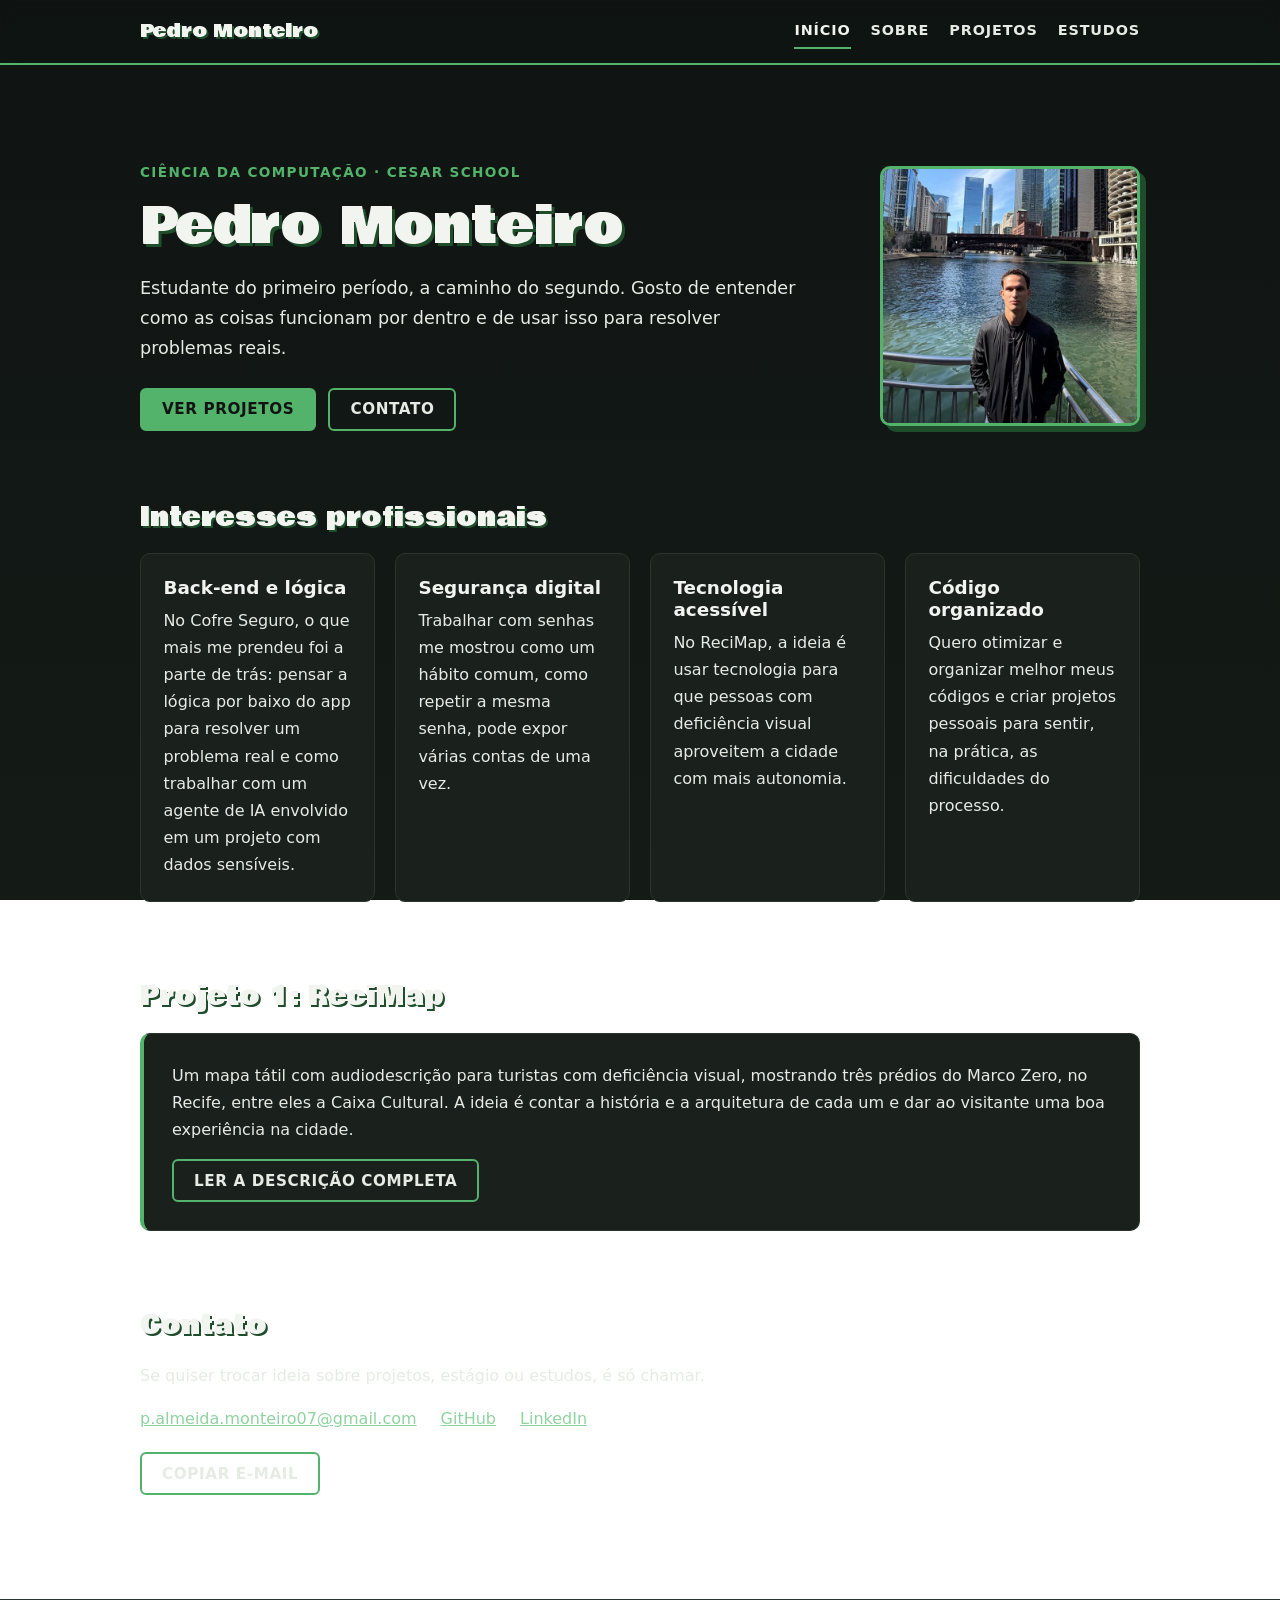
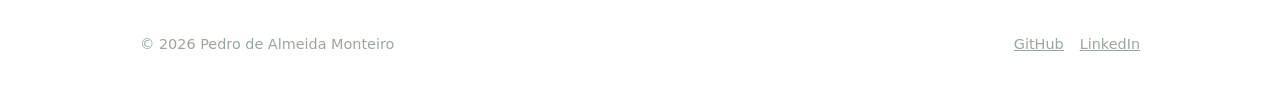
==== index.html @ bef31efb "Add files via upload" ====
<!DOCTYPE html>
<html lang="pt-BR">
<head>
  <meta charset="UTF-8">
  <meta name="viewport" content="width=device-width, initial-scale=1.0">
  <meta name="description" content="Portfólio de Pedro Monteiro, estudante de Ciência da Computação na CESAR School.">
  <title>Pedro Monteiro | Portfólio</title>
  <link rel="preconnect" href="https://fonts.googleapis.com">
  <link rel="preconnect" href="https://fonts.gstatic.com" crossorigin>
  <link href="https://fonts.googleapis.com/css2?family=Bowlby+One&display=swap" rel="stylesheet">
  <link rel="stylesheet" href="css/style.css">
  <script src="js/script.js" defer></script>
</head>
<body>
  <a class="pular" href="#conteudo">Pular para o conteúdo</a>

  <header class="cabecalho">
    <div class="container">
      <a class="marca" href="index.html">Pedro Monteiro</a>
      <nav aria-label="Principal">
        <ul class="menu">
          <li><a href="index.html" aria-current="page">Início</a></li>
          <li><a href="sobre.html">Sobre</a></li>
          <li><a href="projetos.html">Projetos</a></li>
          <li><a href="estudos.html">Estudos</a></li>
        </ul>
      </nav>
    </div>
  </header>

  <main id="conteudo">
    <div class="container">

      <section class="hero">
        <div class="hero-texto">
          <p class="eyebrow">Ciência da Computação · CESAR School</p>
          <h1>Pedro Monteiro</h1>
          <p class="lead">Estudante do primeiro período, a caminho do segundo. Gosto de entender como as coisas funcionam por dentro e de usar isso para resolver problemas reais.</p>
          <div class="acoes">
            <a class="botao" href="projetos.html">Ver projetos</a>
            <a class="botao botao--vazado" href="#contato">Contato</a>
          </div>
        </div>

        <img class="foto" src="img/pedro.jpg" alt="Pedro Monteiro de jaqueta preta, em frente a um rio cercado de prédios altos" width="280" height="280">
      </section>

      <section class="secao" aria-labelledby="titulo-interesses">
        <h2 id="titulo-interesses">Interesses profissionais</h2>
        <div class="grade">
          <article class="cartao">
            <h3>Back-end e lógica</h3>
            <p>No Cofre Seguro, o que mais me prendeu foi a parte de trás: pensar a lógica por baixo do app para resolver um problema real e como trabalhar com um agente de IA envolvido em um projeto com dados sensíveis.</p>
          </article>
          <article class="cartao">
            <h3>Segurança digital</h3>
            <p>Trabalhar com senhas me mostrou como um hábito comum, como repetir a mesma senha, pode expor várias contas de uma vez.</p>
          </article>
          <article class="cartao">
            <h3>Tecnologia acessível</h3>
            <p>No ReciMap, a ideia é usar tecnologia para que pessoas com deficiência visual aproveitem a cidade com mais autonomia.</p>
          </article>
          <article class="cartao">
            <h3>Código organizado</h3>
            <p>Quero otimizar e organizar melhor meus códigos e criar projetos pessoais para sentir, na prática, as dificuldades do processo.</p>
          </article>
        </div>
      </section>

      <section class="secao" aria-labelledby="titulo-projeto1">
        <h2 id="titulo-projeto1">Projeto 1: ReciMap</h2>
        <div class="painel">
          <p>Um mapa tátil com audiodescrição para turistas com deficiência visual, mostrando três prédios do Marco Zero, no Recife, entre eles a Caixa Cultural. A ideia é contar a história e a arquitetura de cada um e dar ao visitante uma boa experiência na cidade.</p>
          <p><a class="botao botao--vazado" href="projetos.html#recimap">Ler a descrição completa</a></p>
        </div>
      </section>

      <section class="secao" id="contato" aria-labelledby="titulo-contato">
        <h2 id="titulo-contato">Contato</h2>
        <p>Se quiser trocar ideia sobre projetos, estágio ou estudos, é só chamar.</p>
        <ul class="contato-lista">
          <li><a href="mailto:p.almeida.monteiro07@gmail.com">p.almeida.monteiro07@gmail.com</a></li>
          <li><a href="https://github.com/PedroALMonteiro" target="_blank" rel="noopener noreferrer">GitHub</a></li>
          <li><a href="https://www.linkedin.com/in/pedro-monteiro-85697943b" target="_blank" rel="noopener noreferrer">LinkedIn</a></li>
        </ul>
        <p>
          <button class="botao botao--vazado" type="button" id="copiar-email" data-email="p.almeida.monteiro07@gmail.com">Copiar e-mail</button>
          <span id="aviso-copia" role="status"></span>
        </p>
      </section>

    </div>
  </main>

  <footer class="rodape">
    <div class="container">
      <p>&copy; <span id="ano">2026</span> Pedro de Almeida Monteiro</p>
      <ul class="rodape-links">
        <li><a href="https://github.com/PedroALMonteiro" target="_blank" rel="noopener noreferrer">GitHub</a></li>
        <li><a href="https://www.linkedin.com/in/pedro-monteiro-85697943b" target="_blank" rel="noopener noreferrer">LinkedIn</a></li>
      </ul>
    </div>
  </footer>
</body>
</html>
---- css/style.css ----
:root {
  --fundo: #0f1412;
  --fundo-2: #141b17;
  --superficie: #1a211d;
  --borda: #2a352e;
  --texto: #e6ebe4;
  --texto-suave: #9aa79d;
  --titulo: #f2f4ef;
  --link: #8fd3a0;
  --verde: #54b36b;        
  --verde-escuro: #1f4d2c; 
  --raio: 10px;
  --fonte-titulo: "Bowlby One", Impact, "Arial Black", sans-serif;
  --fonte-texto: system-ui, -apple-system, "Segoe UI", Roboto, Arial, sans-serif;
}

*,
*::before,
*::after {
  box-sizing: border-box;
}

[hidden] {
  display: none !important;
}

html {
  scroll-behavior: smooth;
}

[id] {
  scroll-margin-top: 5rem;
}

body {
  margin: 0;
  min-height: 100vh;
  display: flex;
  flex-direction: column;
  background: linear-gradient(180deg, var(--fundo), var(--fundo-2));
  background-attachment: fixed;
  color: var(--texto);
  font-family: var(--fonte-texto);
  line-height: 1.7;
}

main {
  flex: 1;
}

.container {
  width: min(1000px, calc(100% - 2rem));
  margin-inline: auto;
}

h1,
h2,
h3 {
  line-height: 1.2;
}


h1,
h2 {
  font-family: var(--fonte-titulo);
  font-weight: 400;
  color: var(--titulo);
  text-shadow: 3px 3px 0 var(--verde-escuro);
}

h1 {
  font-size: clamp(2rem, 6vw, 3.2rem);
  margin: 0 0 1rem;
}

h2 {
  font-size: 1.6rem;
  margin: 0 0 1.25rem;
  text-shadow: 2px 2px 0 var(--verde-escuro);
}

h3 {
  font-size: 1.15rem;
  margin: 0 0 0.5rem;
  color: var(--titulo);
}

p {
  margin: 0 0 1rem;
}

a {
  color: var(--link);
}

a:hover {
  color: #c3ebcd;
}

:focus-visible {
  outline: 3px solid var(--ambar);
  outline-offset: 3px;
  border-radius: 4px;
}

/* Link para pular direto ao conteúdo */
.pular {
  position: absolute;
  left: -999px;
  top: 0;
  z-index: 20;
  padding: 0.6rem 1rem;
  background: var(--verde);
  color: var(--fundo);
  font-weight: 700;
  border-radius: 0 0 8px 0;
}

.pular:focus {
  left: 0;
}

.cabecalho {
  position: sticky;
  top: 0;
  z-index: 10;
  background: rgba(15, 20, 18, 0.85);
  backdrop-filter: blur(8px);
  border-bottom: 2px solid var(--verde);
}

.cabecalho .container {
  display: flex;
  flex-wrap: wrap;
  align-items: center;
  justify-content: space-between;
  gap: 0.5rem 1.5rem;
  padding-block: 0.9rem;
}

.marca {
  font-family: var(--fonte-titulo);
  font-size: 1.15rem;
  color: var(--titulo);
  text-decoration: none;
  text-shadow: 2px 2px 0 var(--verde-escuro);
}

.marca:hover {
  color: var(--titulo);
}

.menu {
  display: flex;
  flex-wrap: wrap;
  gap: 0.25rem 1.25rem;
  margin: 0;
  padding: 0;
  list-style: none;
}

.menu a {
  display: inline-block;
  padding: 0.25rem 0;
  color: var(--texto);
  font-size: 0.9rem;
  font-weight: 600;
  letter-spacing: 0.06em;
  text-decoration: none;
  text-transform: uppercase;
  border-bottom: 2px solid transparent;
}

.menu a:hover {
  border-color: var(--verde);
}

.menu a[aria-current="page"] {
  color: var(--titulo);
  border-color: var(--verde);
}

/* ---------- Seções ---------- */

.hero {
  display: flex;
  flex-wrap: wrap;
  align-items: center;
  justify-content: space-between;
  gap: 2rem;
  padding-block: clamp(3rem, 10vw, 6rem) 2rem;
}

.hero-texto {
  flex: 1 1 340px;
}

.foto {
  width: 260px;
  height: 260px;
  object-fit: cover;
  border: 3px solid var(--verde);
  border-radius: var(--raio);
  box-shadow: 6px 6px 0 var(--verde-escuro);
}

.eyebrow {
  margin-bottom: 0.75rem;
  color: var(--verde);
  font-size: 0.85rem;
  font-weight: 700;
  letter-spacing: 0.1em;
  text-transform: uppercase;
}

.lead {
  max-width: 60ch;
  font-size: 1.1rem;
  color: var(--texto);
}

.acoes {
  display: flex;
  flex-wrap: wrap;
  gap: 0.75rem;
  margin-top: 1.5rem;
}

.secao {
  padding-block: 2.5rem;
}

.bloco {
  margin-bottom: 2.5rem;
}

/* ---------- Botões ---------- */

.botao {
  display: inline-block;
  padding: 0.65rem 1.25rem;
  border: 2px solid var(--verde);
  border-radius: 6px;
  background: var(--verde);
  color: var(--fundo);
  font-family: inherit;
  font-size: 0.95rem;
  font-weight: 700;
  letter-spacing: 0.04em;
  line-height: 1.2;
  text-decoration: none;
  text-transform: uppercase;
  cursor: pointer;
}

.botao:hover {
  background: #7acb8f;
  border-color: #7acb8f;
  color: var(--fundo);
}

.botao--vazado {
  background: transparent;
  color: var(--texto);
}

.botao--vazado:hover {
  background: var(--verde);
  border-color: var(--verde);
  color: var(--fundo);
}

/* ---------- Cartões e grade (Grid) ---------- */

.grade {
  display: grid;
  grid-template-columns: repeat(auto-fit, minmax(230px, 1fr));
  gap: 1.25rem;
}

.cartao {
  padding: 1.4rem;
  background: var(--superficie);
  border: 1px solid var(--borda);
  border-radius: var(--raio);
  transition: border-color 0.2s;
}

.cartao:hover {
  border-color: var(--verde);
}

.cartao > :last-child {
  margin-bottom: 0;
}

.cartao ul {
  margin: 0;
  padding-left: 1.25rem;
}

.painel {
  padding: 1.75rem;
  background: var(--superficie);
  border: 1px solid var(--borda);
  border-left: 4px solid var(--verde);
  border-radius: var(--raio);
}

.painel > :last-child {
  margin-bottom: 0;
}

/* ---------- Página Sobre ---------- */

.duas-colunas {
  display: grid;
  gap: 2rem;
  grid-template-columns: 1fr;
}

@media (min-width: 800px) {
  .duas-colunas {
    grid-template-columns: 2fr 1fr;
    align-items: start;
  }
}

.lista-simples,
.lista-recursos {
  margin: 0 0 1rem;
  padding-left: 1.25rem;
}

.lista-simples li,
.lista-recursos li {
  margin-bottom: 0.6rem;
}

.lista-simples li::marker,
.lista-recursos li::marker {
  color: var(--verde);
}

.fora {
  margin: 0;
}

.fora dt {
  margin-top: 1rem;
  color: var(--verde);
  font-size: 0.85rem;
  font-weight: 700;
  letter-spacing: 0.08em;
  text-transform: uppercase;
}

.fora dt:first-child {
  margin-top: 0;
}

.fora dd {
  margin: 0.15rem 0 0;
}

/* ---------- Página Projetos ---------- */

.projeto {
  margin-bottom: 1.75rem;
  padding: 1.75rem;
  background: var(--superficie);
  border: 1px solid var(--borda);
  border-radius: var(--raio);
}

.projeto > :last-child {
  margin-bottom: 0;
}


.selo {
  display: inline-block;
  margin-bottom: 0.6rem;
  padding: 0.15rem 0.75rem;
  border: 1px solid currentColor;
  border-radius: 4px;
  font-size: 0.75rem;
  font-weight: 700;
  letter-spacing: 0.08em;
  text-transform: uppercase;
}

.selo--ok {
  color: var(--verde);
}

.selo--andamento {
  color: var(--ambar);
}

.tags {
  display: flex;
  flex-wrap: wrap;
  gap: 0.5rem;
  margin: 1rem 0;
  padding: 0;
  list-style: none;
}

.tags li {
  padding: 0.2rem 0.75rem;
  border-radius: 999px;
  background: rgba(84, 179, 107, 0.12);
  color: var(--link);
  font-size: 0.85rem;
}

/* ---------- Página Estudos ---------- */

.tecnologias {
  display: grid;
  grid-template-columns: repeat(auto-fill, minmax(200px, 1fr));
  gap: 1rem;
  margin: 0;
  padding: 0;
  list-style: none;
}

.tech {
  padding: 1.25rem;
  background: var(--superficie);
  border: 1px solid var(--borda);
  border-radius: var(--raio);
  transition: border-color 0.2s;
}

.tech:hover {
  border-color: var(--verde);
}

.tech img {
  display: block;
  width: 48px;
  height: 48px;
  margin-bottom: 0.75rem;
}

.tech h3 {
  margin-bottom: 0.25rem;
}

.tech p {
  margin: 0;
  color: var(--texto-suave);
  font-size: 0.9rem;
  line-height: 1.5;
}

/* ---------- Contato ---------- */

.contato-lista {
  display: flex;
  flex-wrap: wrap;
  gap: 0.5rem 1.5rem;
  margin: 0 0 1.25rem;
  padding: 0;
  list-style: none;
}

#aviso-copia {
  margin-left: 0.75rem;
  color: var(--texto-suave);
}



.rodape {
  margin-top: 3rem;
  padding-block: 2rem;
  border-top: 1px solid var(--borda);
  color: var(--texto-suave);
  font-size: 0.9rem;
}

.rodape .container {
  display: flex;
  flex-wrap: wrap;
  align-items: center;
  justify-content: space-between;
  gap: 0.75rem 1.5rem;
}

.rodape p {
  margin: 0;
}

.rodape-links {
  display: flex;
  gap: 1rem;
  margin: 0;
  padding: 0;
  list-style: none;
}

.rodape a {
  color: var(--texto-suave);
}

.rodape a:hover {
  color: var(--link);
}


@media (prefers-reduced-motion: reduce) {
  html {
    scroll-behavior: auto;
  }

  * {
    transition: none !important;
  }
}
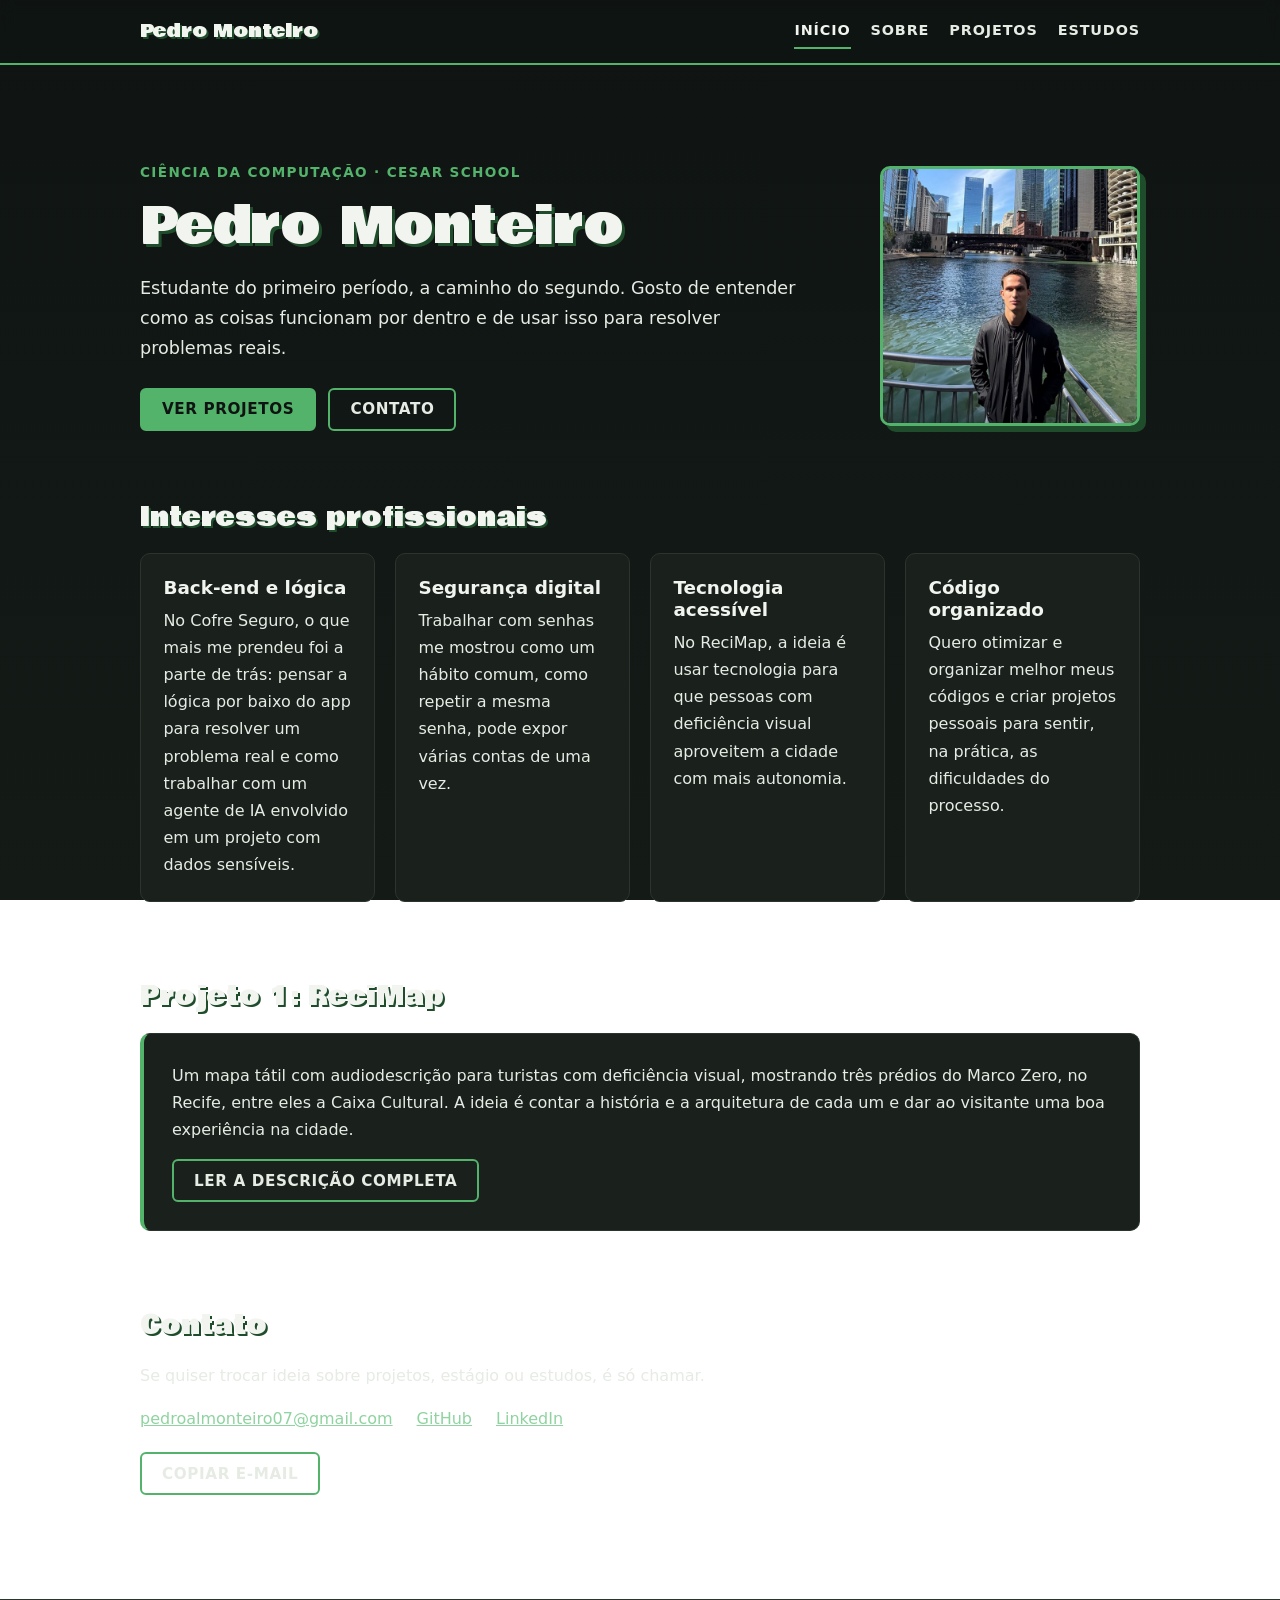
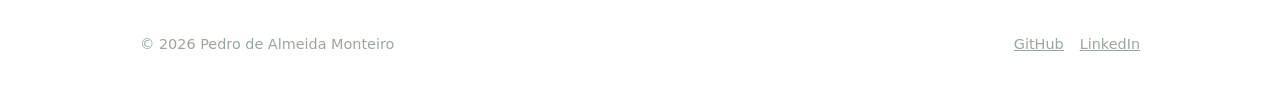
==== commit 69608fdf: "Update email contact information in index.html" ====
--- a/index.html
+++ b/index.html
@@ -79,12 +79,12 @@
         <h2 id="titulo-contato">Contato</h2>
         <p>Se quiser trocar ideia sobre projetos, estágio ou estudos, é só chamar.</p>
         <ul class="contato-lista">
-          <li><a href="mailto:p.almeida.monteiro07@gmail.com">p.almeida.monteiro07@gmail.com</a></li>
+          <li><a href="mailto:pedroalmonteiro07@gmail.com">pedroalmonteiro07@gmail.com</a></li>
           <li><a href="https://github.com/PedroALMonteiro" target="_blank" rel="noopener noreferrer">GitHub</a></li>
           <li><a href="https://www.linkedin.com/in/pedro-monteiro-85697943b" target="_blank" rel="noopener noreferrer">LinkedIn</a></li>
         </ul>
         <p>
-          <button class="botao botao--vazado" type="button" id="copiar-email" data-email="p.almeida.monteiro07@gmail.com">Copiar e-mail</button>
+          <button class="botao botao--vazado" type="button" id="copiar-email" data-email="pedroalmonteiro07@gmail.com">Copiar e-mail</button>
           <span id="aviso-copia" role="status"></span>
         </p>
       </section>
